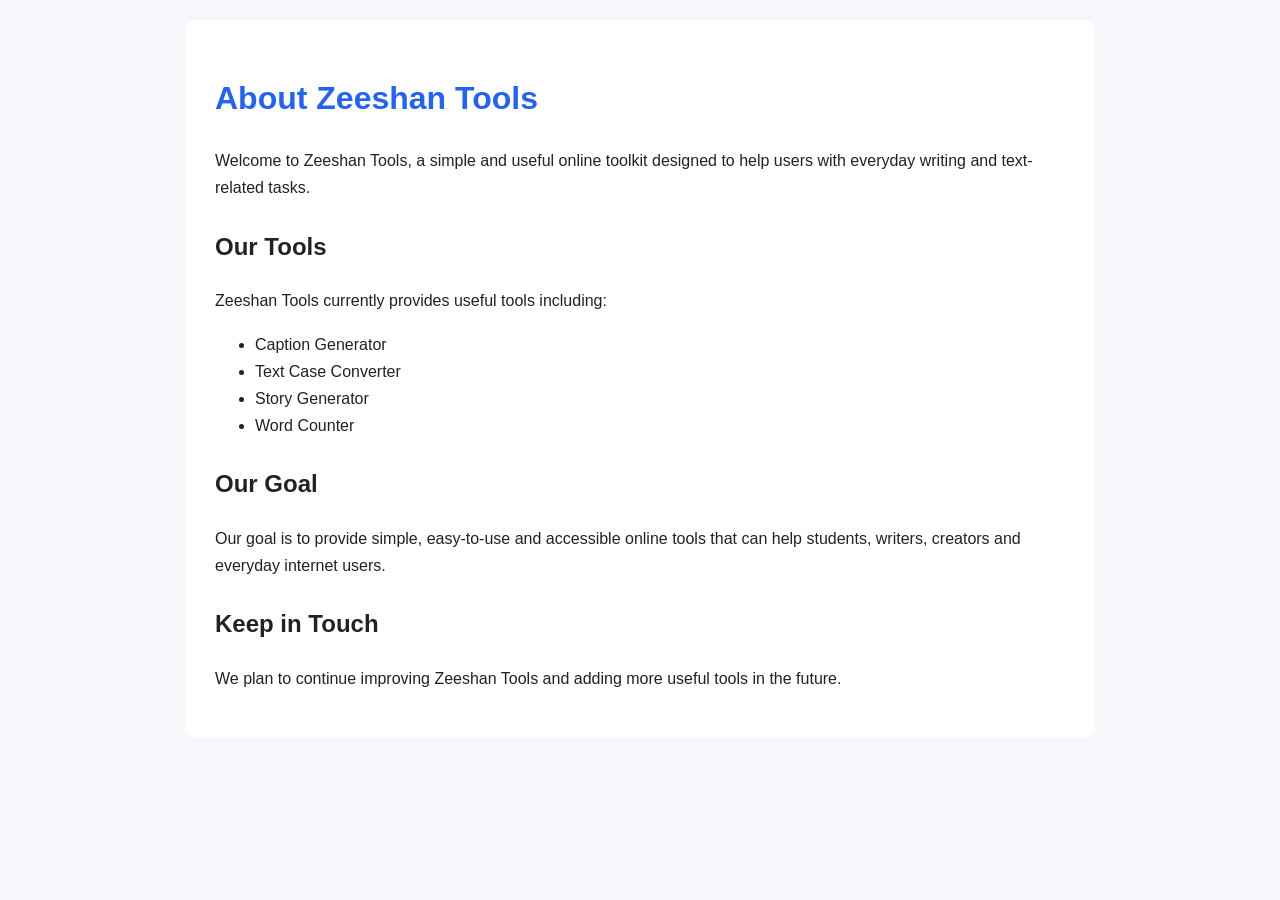
==== about.html @ 17ad009c "Add about.html with content for Zeeshan Tools" ====
<!DOCTYPE html>
<html lang="en">
<head>
  <meta charset="UTF-8">
  <meta name="viewport" content="width=device-width, initial-scale=1.0">
  <title>About Us - Zeeshan Tools</title>
  <style>
    body {
      font-family: Arial, sans-serif;
      background: #f5f7fb;
      color: #222;
      margin: 0;
      padding: 20px;
      line-height: 1.7;
    }

    .container {
      max-width: 850px;
      margin: auto;
      background: white;
      padding: 30px;
      border-radius: 12px;
    }

    h1 {
      color: #2563eb;
    }

    h2 {
      margin-top: 25px;
    }
  </style>
</head>

<body>

<div class="container">

  <h1>About Zeeshan Tools</h1>

  <p>
    Welcome to Zeeshan Tools, a simple and useful online toolkit designed
    to help users with everyday writing and text-related tasks.
  </p>

  <h2>Our Tools</h2>

  <p>
    Zeeshan Tools currently provides useful tools including:
  </p>

  <ul>
    <li>Caption Generator</li>
    <li>Text Case Converter</li>
    <li>Story Generator</li>
    <li>Word Counter</li>
  </ul>

  <h2>Our Goal</h2>

  <p>
    Our goal is to provide simple, easy-to-use and accessible online tools
    that can help students, writers, creators and everyday internet users.
  </p>

  <h2>Keep in Touch</h2>

  <p>
    We plan to continue improving Zeeshan Tools and adding more useful tools
    in the future.
  </p>

</div>

</body>
</html>
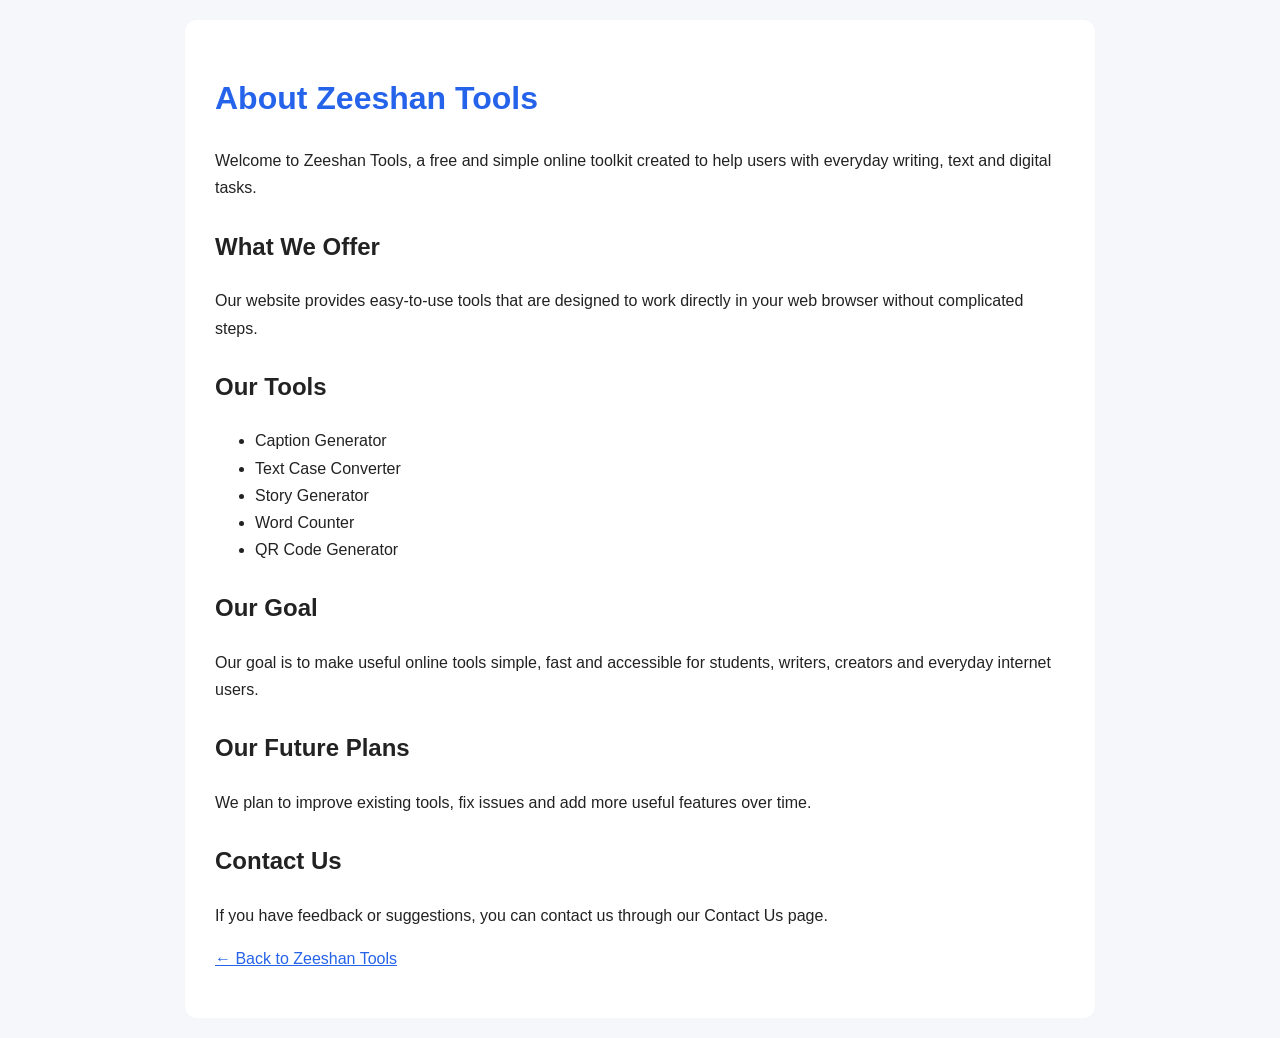
==== commit 16e80d71: "Revise About Us page content and headings Updated content and structure of the About Us page to enha" ====
--- a/about.html
+++ b/about.html
@@ -3,7 +3,11 @@
 <head>
   <meta charset="UTF-8">
   <meta name="viewport" content="width=device-width, initial-scale=1.0">
+
   <title>About Us - Zeeshan Tools</title>
+
+  <meta name="description" content="Learn about Zeeshan Tools, a free online toolkit providing simple tools for students, writers, creators and everyday users.">
+
   <style>
     body {
       font-family: Arial, sans-serif;
@@ -29,6 +33,10 @@
     h2 {
       margin-top: 25px;
     }
+
+    a {
+      color: #2563eb;
+    }
   </style>
 </head>
 
@@ -39,35 +47,50 @@
   <h1>About Zeeshan Tools</h1>
 
   <p>
-    Welcome to Zeeshan Tools, a simple and useful online toolkit designed
-    to help users with everyday writing and text-related tasks.
+    Welcome to Zeeshan Tools, a free and simple online toolkit created
+    to help users with everyday writing, text and digital tasks.
+  </p>
+
+  <h2>What We Offer</h2>
+
+  <p>
+    Our website provides easy-to-use tools that are designed to work
+    directly in your web browser without complicated steps.
   </p>
 
   <h2>Our Tools</h2>
-
-  <p>
-    Zeeshan Tools currently provides useful tools including:
-  </p>
 
   <ul>
     <li>Caption Generator</li>
     <li>Text Case Converter</li>
     <li>Story Generator</li>
     <li>Word Counter</li>
+    <li>QR Code Generator</li>
   </ul>
 
   <h2>Our Goal</h2>
 
   <p>
-    Our goal is to provide simple, easy-to-use and accessible online tools
-    that can help students, writers, creators and everyday internet users.
+    Our goal is to make useful online tools simple, fast and accessible
+    for students, writers, creators and everyday internet users.
   </p>
 
-  <h2>Keep in Touch</h2>
+  <h2>Our Future Plans</h2>
 
   <p>
-    We plan to continue improving Zeeshan Tools and adding more useful tools
-    in the future.
+    We plan to improve existing tools, fix issues and add more useful
+    features over time.
+  </p>
+
+  <h2>Contact Us</h2>
+
+  <p>
+    If you have feedback or suggestions, you can contact us through
+    our Contact Us page.
+  </p>
+
+  <p>
+    <a href="index.html">← Back to Zeeshan Tools</a>
   </p>
 
 </div>
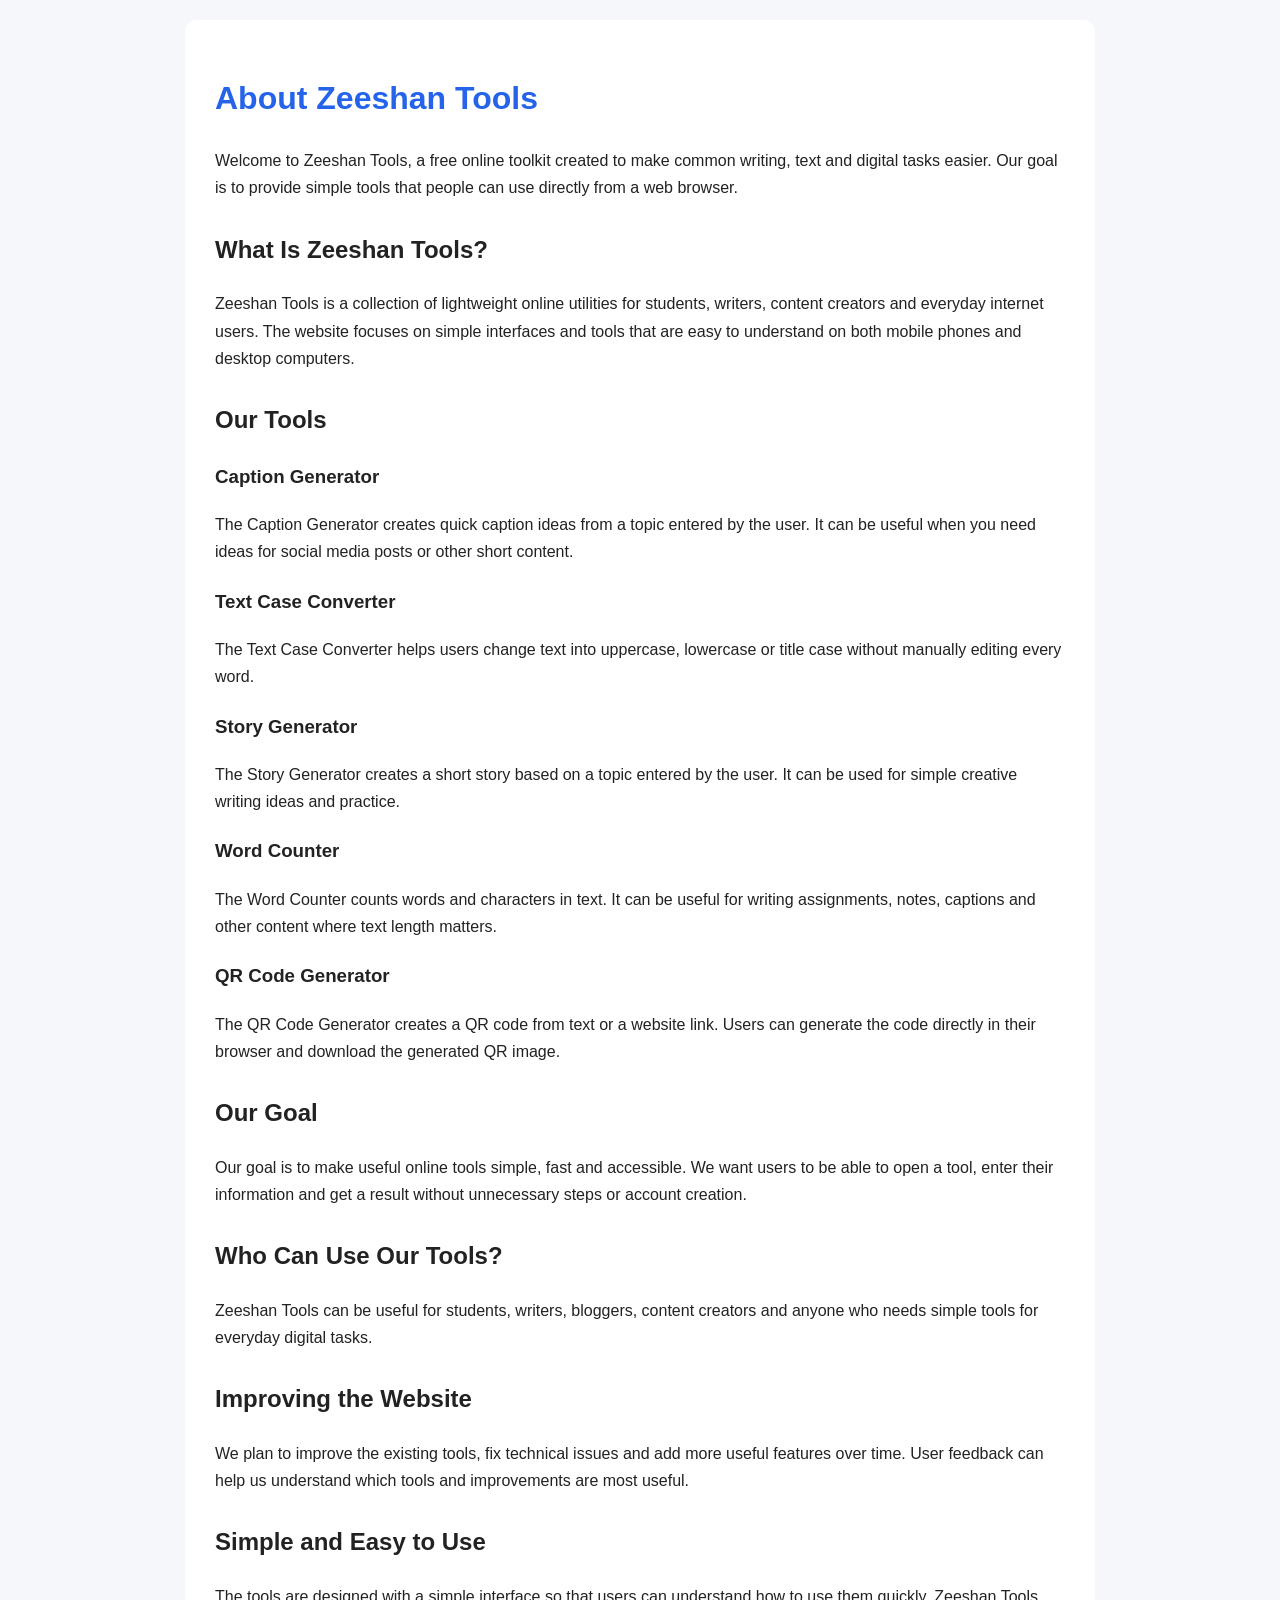
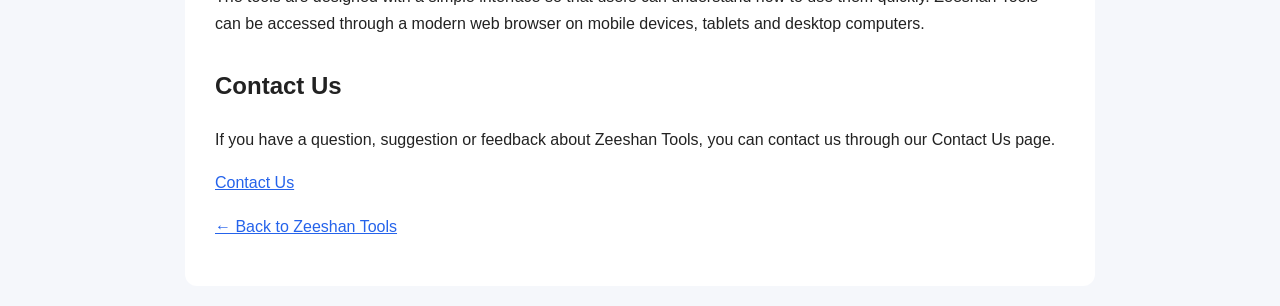
==== commit 31e2d0d5: "Revise About page content and structure Updated the content and structure of the About page to clari" ====
--- a/about.html
+++ b/about.html
@@ -31,11 +31,19 @@
     }
 
     h2 {
-      margin-top: 25px;
+      margin-top: 28px;
+    }
+
+    h3 {
+      margin-top: 20px;
     }
 
     a {
       color: #2563eb;
+    }
+
+    li {
+      margin-bottom: 8px;
     }
   </style>
 </head>
@@ -47,46 +55,97 @@
   <h1>About Zeeshan Tools</h1>
 
   <p>
-    Welcome to Zeeshan Tools, a free and simple online toolkit created
-    to help users with everyday writing, text and digital tasks.
+    Welcome to Zeeshan Tools, a free online toolkit created to make
+    common writing, text and digital tasks easier. Our goal is to provide
+    simple tools that people can use directly from a web browser.
   </p>
 
-  <h2>What We Offer</h2>
+  <h2>What Is Zeeshan Tools?</h2>
 
   <p>
-    Our website provides easy-to-use tools that are designed to work
-    directly in your web browser without complicated steps.
+    Zeeshan Tools is a collection of lightweight online utilities for
+    students, writers, content creators and everyday internet users.
+    The website focuses on simple interfaces and tools that are easy to
+    understand on both mobile phones and desktop computers.
   </p>
 
   <h2>Our Tools</h2>
 
-  <ul>
-    <li>Caption Generator</li>
-    <li>Text Case Converter</li>
-    <li>Story Generator</li>
-    <li>Word Counter</li>
-    <li>QR Code Generator</li>
-  </ul>
+  <h3>Caption Generator</h3>
+  <p>
+    The Caption Generator creates quick caption ideas from a topic
+    entered by the user. It can be useful when you need ideas for
+    social media posts or other short content.
+  </p>
+
+  <h3>Text Case Converter</h3>
+  <p>
+    The Text Case Converter helps users change text into uppercase,
+    lowercase or title case without manually editing every word.
+  </p>
+
+  <h3>Story Generator</h3>
+  <p>
+    The Story Generator creates a short story based on a topic entered
+    by the user. It can be used for simple creative writing ideas and
+    practice.
+  </p>
+
+  <h3>Word Counter</h3>
+  <p>
+    The Word Counter counts words and characters in text. It can be
+    useful for writing assignments, notes, captions and other content
+    where text length matters.
+  </p>
+
+  <h3>QR Code Generator</h3>
+  <p>
+    The QR Code Generator creates a QR code from text or a website link.
+    Users can generate the code directly in their browser and download
+    the generated QR image.
+  </p>
 
   <h2>Our Goal</h2>
 
   <p>
-    Our goal is to make useful online tools simple, fast and accessible
-    for students, writers, creators and everyday internet users.
+    Our goal is to make useful online tools simple, fast and accessible.
+    We want users to be able to open a tool, enter their information and
+    get a result without unnecessary steps or account creation.
   </p>
 
-  <h2>Our Future Plans</h2>
+  <h2>Who Can Use Our Tools?</h2>
 
   <p>
-    We plan to improve existing tools, fix issues and add more useful
-    features over time.
+    Zeeshan Tools can be useful for students, writers, bloggers, content
+    creators and anyone who needs simple tools for everyday digital tasks.
+  </p>
+
+  <h2>Improving the Website</h2>
+
+  <p>
+    We plan to improve the existing tools, fix technical issues and add
+    more useful features over time. User feedback can help us understand
+    which tools and improvements are most useful.
+  </p>
+
+  <h2>Simple and Easy to Use</h2>
+
+  <p>
+    The tools are designed with a simple interface so that users can
+    understand how to use them quickly. Zeeshan Tools can be accessed
+    through a modern web browser on mobile devices, tablets and desktop
+    computers.
   </p>
 
   <h2>Contact Us</h2>
 
   <p>
-    If you have feedback or suggestions, you can contact us through
-    our Contact Us page.
+    If you have a question, suggestion or feedback about Zeeshan Tools,
+    you can contact us through our Contact Us page.
+  </p>
+
+  <p>
+    <a href="contact.html">Contact Us</a>
   </p>
 
   <p>
